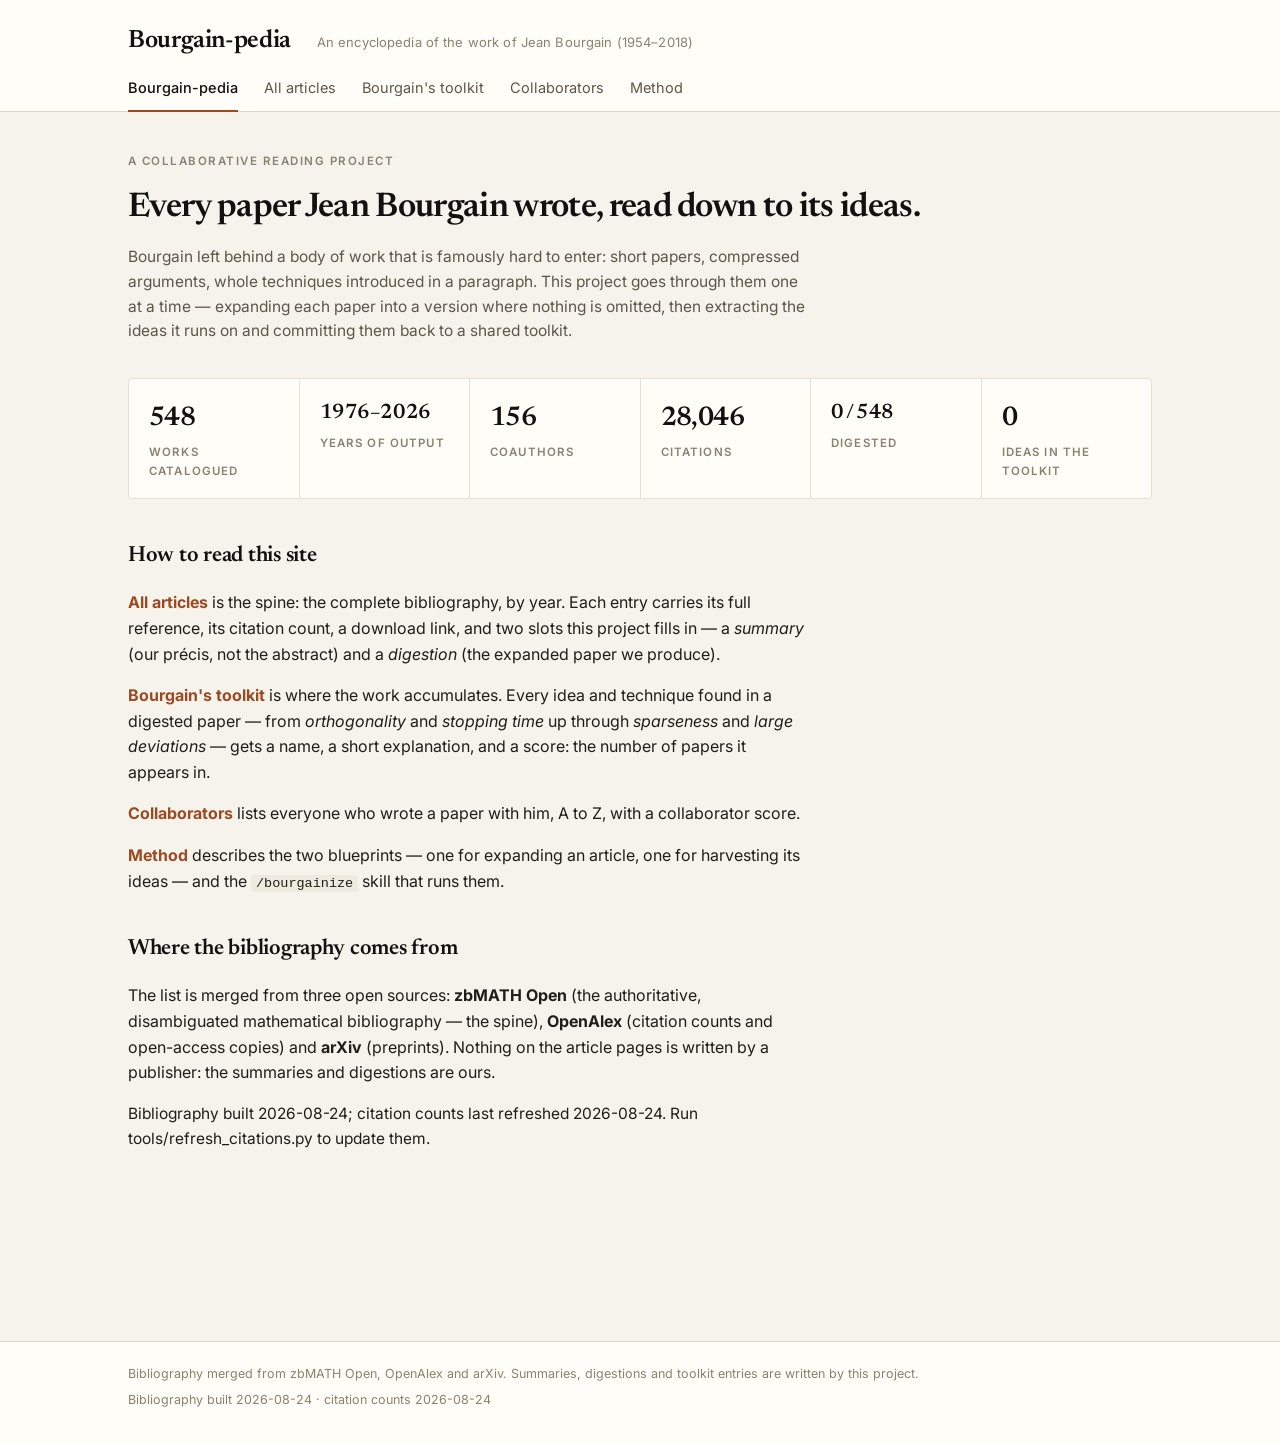
==== site/index.html @ bf78cb31 "Initial commit: bibliography, site, blueprints, and the first digestion An encyclopedia of Jean Bour" ====
<!doctype html>
<html lang="en">
<head>
<meta charset="utf-8">
<meta name="viewport" content="width=device-width, initial-scale=1">
<title>Bourgain-pedia</title>
<meta name="description" content="An encyclopedia of the work of Jean Bourgain: every paper, digested, and the toolkit of ideas behind them.">
<link rel="preconnect" href="https://fonts.googleapis.com">
<link rel="preconnect" href="https://fonts.gstatic.com" crossorigin>
<link href="https://fonts.googleapis.com/css2?family=Newsreader:ital,opsz,wght@0,6..72,400;0,600;0,700;1,6..72,400&family=Inter:wght@400;500;600&display=swap" rel="stylesheet">
<link rel="stylesheet" href="assets/style.css">
</head>
<body>
<main>
  <p class="eyebrow">A collaborative reading project</p>
  <h1 class="page-title">Every paper Jean Bourgain wrote, read down to its ideas.</h1>
  <p class="page-lede">
    Bourgain left behind a body of work that is famously hard to enter: short papers,
    compressed arguments, whole techniques introduced in a paragraph. This project
    goes through them one at a time — expanding each paper into a version where nothing
    is omitted, then extracting the ideas it runs on and committing them back to a
    shared toolkit.
  </p>

  <div class="stats" id="stats"></div>

  <div class="prose">
    <h2>How to read this site</h2>
    <p>
      <a href="articles.html"><strong>All articles</strong></a> is the spine: the complete
      bibliography, by year. Each entry carries its full reference, its citation count, a
      download link, and two slots this project fills in — a <em>summary</em> (our précis,
      not the abstract) and a <em>digestion</em> (the expanded paper we produce).
    </p>
    <p>
      <a href="toolkit.html"><strong>Bourgain's toolkit</strong></a> is where the work
      accumulates. Every idea and technique found in a digested paper — from
      <em>orthogonality</em> and <em>stopping time</em> up through <em>sparseness</em> and
      <em>large deviations</em> — gets a name, a short explanation, and a score: the number
      of papers it appears in.
    </p>
    <p>
      <a href="collaborators.html"><strong>Collaborators</strong></a> lists everyone who
      wrote a paper with him, A to Z, with a collaborator score.
    </p>
    <p>
      <a href="about.html"><strong>Method</strong></a> describes the two blueprints — one
      for expanding an article, one for harvesting its ideas — and the
      <code>/bourgainize</code> skill that runs them.
    </p>

    <h2>Where the bibliography comes from</h2>
    <p>
      The list is merged from three open sources: <strong>zbMATH Open</strong> (the
      authoritative, disambiguated mathematical bibliography — the spine),
      <strong>OpenAlex</strong> (citation counts and open-access copies) and
      <strong>arXiv</strong> (preprints). Nothing on the article pages is written by a
      publisher: the summaries and digestions are ours.
    </p>
    <p id="freshness" class="page-lede" style="margin-top:14px"></p>
  </div>
</main>

<script src="data/papers.js"></script>
<script src="data/collaborators.js"></script>
<script src="assets/app.js"></script>
<script>
(function () {
  BP.layout("home");
  var P = (window.BOURGAIN_PAPERS || {}).papers || [];
  var C = (window.BOURGAIN_COLLABORATORS || {}).collaborators || [];
  var meta = window.BOURGAIN_PAPERS || {};
  var years = P.map(function (p) { return p.year; }).filter(Boolean);
  var cites = P.reduce(function (a, p) { return a + (p.cited_by || 0); }, 0);
  var digested = P.filter(function (p) { return p.digestion; }).length;
  var ideas = ((window.BOURGAIN_TOOLKIT || {}).ideas || []).length;

  var stats = [
    [BP.num(P.length), "works catalogued"],
    [Math.min.apply(null, years) + "–" + Math.max.apply(null, years), "years of output", "small"],
    [BP.num(C.length), "coauthors"],
    [BP.num(cites), "citations"],
    [BP.num(digested) + " / " + BP.num(P.length), "digested", "small"],
    [BP.num(ideas), "ideas in the toolkit"]
  ];
  document.getElementById("stats").innerHTML = stats.map(function (s) {
    return '<div class="stat"><span class="n' + (s[2] ? " " + s[2] : "") + '">' +
           s[0] + '</span><span class="k">' + s[1] + "</span></div>";
  }).join("");

  document.getElementById("freshness").textContent =
    "Bibliography built " + (meta.generated || "—") + "; citation counts last refreshed " +
    (meta.citations_updated || "—") + ". Run tools/refresh_citations.py to update them.";
})();
</script>
</body>
</html>
---- site/assets/style.css ----
/* ------------------------------------------------------------------
   Bourgain-pedia — beige / sepia, quiet, typographic.
   One stylesheet for every page.
------------------------------------------------------------------ */

:root {
  /* paper */
  --paper:        #f6f3ec;
  --paper-raised: #fffdf8;
  --paper-sunk:   #efeadf;
  --rule:         #ddd5c5;
  --rule-soft:    #e8e1d3;

  /* ink */
  --ink:          #201e1a;
  --ink-strong:   #12110f;
  --ink-soft:     #5d5749;
  --ink-faint:    #8a8271;

  /* sepia accent */
  --accent:       #9c4a21;
  --accent-warm:  #b4552d;
  --accent-tint:  #f0e3d6;

  --serif: "Newsreader", ui-serif, "Iowan Old Style", "Palatino Linotype",
           Palatino, "Book Antiqua", Georgia, serif;
  --sans:  "Inter", -apple-system, BlinkMacSystemFont, "Segoe UI", Roboto,
           "Helvetica Neue", Arial, sans-serif;
  --mono:  ui-monospace, SFMono-Regular, "SF Mono", Menlo, Consolas, monospace;

  --measure: 68ch;
  --rail: 200px;
}

* { box-sizing: border-box; }

html { -webkit-text-size-adjust: 100%; }

body {
  margin: 0;
  background: var(--paper);
  color: var(--ink);
  font-family: var(--sans);
  font-size: 16px;
  line-height: 1.6;
  font-feature-settings: "kern" 1, "liga" 1;
  -webkit-font-smoothing: antialiased;
}

a { color: var(--accent); text-decoration: none; }
a:hover { text-decoration: underline; text-underline-offset: 2px; }

/* ---------------------------------------------------------- masthead */

header.masthead {
  border-bottom: 1px solid var(--rule);
  background: var(--paper-raised);
}

.masthead-inner {
  max-width: 1080px;
  margin: 0 auto;
  padding: 22px 28px 0;
  display: flex;
  flex-wrap: wrap;
  align-items: baseline;
  gap: 8px 26px;
}

.wordmark {
  font-family: var(--serif);
  font-size: 25px;
  font-weight: 600;
  letter-spacing: -0.015em;
  color: var(--ink-strong);
  white-space: nowrap;
}
.wordmark:hover { text-decoration: none; color: var(--accent); }

.tagline {
  font-size: 13px;
  color: var(--ink-faint);
  letter-spacing: 0.01em;
  flex: 1 1 240px;
}

nav.primary {
  max-width: 1080px;
  margin: 0 auto;
  padding: 14px 28px 0;
  display: flex;
  gap: 26px;
  flex-wrap: wrap;
}

nav.primary a {
  display: block;
  padding-bottom: 11px;
  margin-bottom: -1px;
  color: var(--ink-soft);
  font-size: 14.5px;
  border-bottom: 2px solid transparent;
}
nav.primary a:hover { color: var(--ink-strong); text-decoration: none; }
nav.primary a[aria-current="page"] {
  color: var(--ink-strong);
  border-bottom-color: var(--accent);
  font-weight: 500;
}

/* ------------------------------------------------------------- shell */

main {
  max-width: 1080px;
  margin: 0 auto;
  padding: 40px 28px 96px;
}

.page-title {
  font-family: var(--serif);
  font-size: 34px;
  font-weight: 600;
  letter-spacing: -0.02em;
  color: var(--ink-strong);
  margin: 0 0 10px;
}

.page-lede {
  max-width: var(--measure);
  color: var(--ink-soft);
  font-size: 15.5px;
  margin: 0 0 34px;
}

.eyebrow {
  font-size: 11.5px;
  text-transform: uppercase;
  letter-spacing: 0.13em;
  color: var(--ink-faint);
  font-weight: 600;
  margin: 0 0 10px;
}

/* ------------------------------------------------------------ layout */

.with-rail {
  display: grid;
  grid-template-columns: var(--rail) minmax(0, 1fr);
  gap: 48px;
  align-items: start;
}

.rail {
  position: sticky;
  top: 22px;
  max-height: calc(100vh - 44px);
  overflow-y: auto;
  padding-right: 6px;
}

.rail-heading {
  font-size: 11.5px;
  text-transform: uppercase;
  letter-spacing: 0.13em;
  color: var(--ink-faint);
  font-weight: 600;
  margin: 0 0 12px;
}

.rail-list { list-style: none; margin: 0 0 26px; padding: 0; }

.rail-list button {
  width: 100%;
  display: flex;
  justify-content: space-between;
  align-items: baseline;
  gap: 10px;
  background: none;
  border: 0;
  border-left: 2px solid transparent;
  padding: 4px 8px 4px 10px;
  font: inherit;
  font-size: 14.5px;
  color: var(--ink-soft);
  cursor: pointer;
  text-align: left;
  font-variant-numeric: tabular-nums;
}
.rail-list button:hover { color: var(--ink-strong); background: var(--paper-sunk); }
.rail-list button[aria-current="true"] {
  color: var(--accent);
  border-left-color: var(--accent);
  font-weight: 600;
  background: var(--accent-tint);
}
.rail-list .count { font-size: 12px; color: var(--ink-faint); }
.rail-list button[aria-current="true"] .count { color: var(--accent-warm); }

/* letter rail for the collaborators page */
.letter-grid {
  display: grid;
  grid-template-columns: repeat(auto-fill, minmax(38px, 1fr));
  gap: 4px;
  margin: 0 0 26px;
  padding: 0;
  list-style: none;
}
.letter-grid button {
  width: 100%;
  aspect-ratio: 1;
  display: grid;
  place-items: center;
  background: var(--paper-raised);
  border: 1px solid var(--rule-soft);
  border-radius: 3px;
  font: 600 14px/1 var(--sans);
  color: var(--ink-soft);
  cursor: pointer;
}
.letter-grid button:hover { border-color: var(--rule); color: var(--ink-strong); }
.letter-grid button[disabled] { opacity: 0.32; cursor: default; }
.letter-grid button[aria-current="true"] {
  background: var(--accent); border-color: var(--accent); color: #fffdf8;
}

/* ------------------------------------------------------------ search */

.toolbar {
  display: flex;
  flex-wrap: wrap;
  gap: 12px;
  align-items: center;
  margin: 0 0 26px;
  padding-bottom: 18px;
  border-bottom: 1px solid var(--rule-soft);
}

.search {
  flex: 1 1 260px;
  min-width: 200px;
  padding: 9px 12px;
  font: inherit;
  font-size: 14.5px;
  color: var(--ink);
  background: var(--paper-raised);
  border: 1px solid var(--rule);
  border-radius: 3px;
}
.search:focus { outline: 2px solid var(--accent-tint); border-color: var(--accent-warm); }
.search::placeholder { color: var(--ink-faint); }

.sortbar { display: flex; gap: 4px; align-items: center; }
.sortbar span { font-size: 12.5px; color: var(--ink-faint); margin-right: 4px; }
.sortbar button {
  background: none; border: 1px solid transparent; border-radius: 3px;
  padding: 5px 9px; font: inherit; font-size: 13px; color: var(--ink-soft); cursor: pointer;
}
.sortbar button:hover { background: var(--paper-sunk); }
.sortbar button[aria-pressed="true"] {
  color: var(--accent); border-color: var(--rule); background: var(--paper-raised); font-weight: 600;
}

.result-count { font-size: 13px; color: var(--ink-faint); margin: 0 0 4px; }

/* ------------------------------------------------------------ papers */

.year-heading {
  font-family: var(--serif);
  font-size: 27px;
  font-weight: 600;
  letter-spacing: -0.01em;
  color: var(--ink-strong);
  margin: 6px 0 4px;
  font-variant-numeric: tabular-nums;
}
.year-sub { font-size: 13px; color: var(--ink-faint); margin: 0 0 26px; }

.paper-list { list-style: none; margin: 0; padding: 0; }

.paper {
  padding: 4px 0 0;
  border-top: 1px solid var(--rule-soft);
  margin-top: 26px;
  padding-top: 26px;
}
.paper:first-child { border-top: 0; margin-top: 0; padding-top: 0; }

.paper-head {
  display: flex;
  align-items: baseline;
  gap: 18px;
  justify-content: space-between;
}

.paper-title {
  font-family: var(--serif);
  font-size: 20.5px;
  font-weight: 700;
  line-height: 1.32;
  letter-spacing: -0.011em;
  color: var(--ink-strong);
  margin: 0;
  flex: 1 1 auto;
}

/* the citation badge — refreshed weekly from OpenAlex */
.cites {
  flex: 0 0 auto;
  font-family: var(--sans);
  font-size: 12px;
  font-variant-numeric: tabular-nums;
  color: var(--accent);
  background: var(--accent-tint);
  border: 1px solid #e3d2c2;
  border-radius: 999px;
  padding: 2px 10px;
  white-space: nowrap;
}
.cites.none { color: var(--ink-faint); background: var(--paper-sunk); border-color: var(--rule-soft); }
.cites b { font-weight: 600; }

.paper-authors {
  margin: 9px 0 0;
  font-size: 14.5px;
  color: var(--ink);
}
.paper-authors .self { color: var(--ink-faint); }

.paper-ref {
  margin: 3px 0 0;
  font-family: var(--serif);
  font-size: 15px;
  font-style: italic;
  color: var(--ink-soft);
}

.paper-meta {
  margin: 8px 0 0;
  font-size: 12.5px;
  color: var(--ink-faint);
  display: flex;
  flex-wrap: wrap;
  gap: 4px 12px;
}
.paper-meta code { font-family: var(--mono); font-size: 11.5px; }

/* the two placeholder slots the project fills in */
.slot {
  margin: 14px 0 0;
  padding: 0 0 0 14px;
  border-left: 2px solid var(--rule-soft);
}
.slot-label {
  font-size: 11px;
  text-transform: uppercase;
  letter-spacing: 0.12em;
  color: var(--ink-faint);
  font-weight: 600;
  margin: 0 0 3px;
}
.slot-body { margin: 0; font-size: 15px; color: var(--ink); }
.slot-body.empty { color: var(--ink-faint); font-style: italic; }
.slot.filled { border-left-color: var(--accent-warm); }

.paper-links {
  margin: 14px 0 0;
  display: flex;
  flex-wrap: wrap;
  gap: 6px 8px;
  align-items: center;
}

.chip {
  display: inline-block;
  font-size: 12.5px;
  line-height: 1;
  padding: 6px 11px;
  border: 1px solid var(--rule);
  border-radius: 999px;
  background: var(--paper-raised);
  color: var(--ink-soft);
}
.chip:hover { border-color: var(--accent-warm); color: var(--accent); text-decoration: none; }
.chip.primary { border-color: var(--accent-warm); color: var(--accent); font-weight: 500; }
.chip.tag { border-style: dashed; color: var(--ink-faint); }
.chip.tag:hover { border-color: var(--rule); color: var(--ink-faint); }

/* ------------------------------------------------------- collaborators */

.person {
  border-top: 1px solid var(--rule-soft);
  margin-top: 22px;
  padding-top: 22px;
}
.person:first-child { border-top: 0; margin-top: 0; padding-top: 0; }

.person-head { display: flex; align-items: baseline; gap: 14px; justify-content: space-between; }

.person-name {
  font-family: var(--serif);
  font-size: 19px;
  font-weight: 700;
  color: var(--ink-strong);
  margin: 0;
}
.person-dates { font-size: 13.5px; color: var(--ink-faint); font-variant-numeric: tabular-nums; }
.person-inst { margin: 5px 0 0; font-size: 14px; color: var(--ink-soft); }
.person-bio  { margin: 7px 0 0; font-size: 15px; max-width: var(--measure); }
.person-bio.empty { color: var(--ink-faint); font-style: italic; }
.person-papers { margin: 9px 0 0; font-size: 13px; color: var(--ink-faint); }
.person-papers a { color: var(--ink-soft); }

.score {
  flex: 0 0 auto;
  font-size: 12px;
  font-variant-numeric: tabular-nums;
  color: var(--accent);
  background: var(--accent-tint);
  border: 1px solid #e3d2c2;
  border-radius: 999px;
  padding: 2px 10px;
  white-space: nowrap;
}

/* ------------------------------------------------------------ toolkit */

.idea {
  border-top: 1px solid var(--rule-soft);
  margin-top: 22px;
  padding-top: 22px;
}
.idea:first-child { border-top: 0; margin-top: 0; padding-top: 0; }
.idea-head { display: flex; align-items: baseline; gap: 14px; justify-content: space-between; }
.idea-name {
  font-family: var(--serif); font-size: 19px; font-weight: 700;
  color: var(--ink-strong); margin: 0;
}
.idea-gloss { margin: 6px 0 0; font-size: 15px; max-width: var(--measure); }
.idea-gloss.empty { color: var(--ink-faint); font-style: italic; }

.stratum {
  margin: 44px 0 0;
  padding: 0 0 2px;
}
.stratum > h2 {
  font-family: var(--serif);
  font-size: 22px;
  font-weight: 600;
  color: var(--ink-strong);
  margin: 0 0 3px;
}
.stratum > p.stratum-note {
  margin: 0 0 20px; font-size: 14px; color: var(--ink-soft); max-width: var(--measure);
}

/* -------------------------------------------------------------- misc */

.empty-state {
  border: 1px dashed var(--rule);
  border-radius: 4px;
  background: var(--paper-raised);
  padding: 26px 28px;
  color: var(--ink-soft);
  font-size: 15px;
  max-width: var(--measure);
}
.empty-state p { margin: 0 0 12px; }
.empty-state p:last-child { margin: 0; }
.empty-state code {
  font-family: var(--mono); font-size: 13px;
  background: var(--paper-sunk); padding: 1px 5px; border-radius: 3px;
}

.stats {
  display: grid;
  grid-template-columns: repeat(auto-fit, minmax(150px, 1fr));
  gap: 1px;
  background: var(--rule-soft);
  border: 1px solid var(--rule-soft);
  border-radius: 4px;
  overflow: hidden;
  margin: 0 0 40px;
}
.stat { background: var(--paper-raised); padding: 18px 20px; }
.stat .n {
  font-family: var(--serif); font-size: 27px; font-weight: 600;
  color: var(--ink-strong); font-variant-numeric: tabular-nums; display: block;
  letter-spacing: -0.02em;
}
.stat .k {
  font-size: 11.5px; text-transform: uppercase; letter-spacing: 0.1em;
  color: var(--ink-faint); font-weight: 600; margin-top: 3px; display: block;
}

.prose { max-width: var(--measure); font-size: 16px; }
.prose h2 {
  font-family: var(--serif); font-size: 22px; font-weight: 600;
  color: var(--ink-strong); margin: 38px 0 10px; letter-spacing: -0.012em;
}
.prose h3 { font-size: 15px; font-weight: 600; margin: 24px 0 6px; color: var(--ink-strong); }
.prose p, .prose li { color: var(--ink); }
.prose ul, .prose ol { padding-left: 22px; }
.prose li { margin: 5px 0; }
.prose code {
  font-family: var(--mono); font-size: 13.5px;
  background: var(--paper-sunk); padding: 1px 5px; border-radius: 3px;
}
.prose pre {
  background: var(--paper-raised); border: 1px solid var(--rule-soft);
  border-radius: 4px; padding: 14px 16px; overflow-x: auto; font-size: 13px;
}
.prose pre code { background: none; padding: 0; }
.prose blockquote {
  margin: 18px 0; padding: 2px 0 2px 16px;
  border-left: 2px solid var(--rule); color: var(--ink-soft);
  font-family: var(--serif); font-size: 16px;
}

footer.colophon {
  border-top: 1px solid var(--rule);
  background: var(--paper-raised);
  margin-top: 60px;
}
.colophon-inner {
  max-width: 1080px; margin: 0 auto; padding: 22px 28px 34px;
  font-size: 12.5px; color: var(--ink-faint);
  display: flex; flex-wrap: wrap; gap: 6px 22px; justify-content: space-between;
}

.jump-top {
  display: inline-block; margin-top: 34px; font-size: 13px; color: var(--ink-faint);
}

@media (max-width: 820px) {
  .with-rail { grid-template-columns: 1fr; gap: 26px; }
  .rail { position: static; max-height: none; }
  .rail-list { display: flex; flex-wrap: wrap; gap: 2px; margin-bottom: 18px; }
  .rail-list li { flex: 0 0 auto; }
  .rail-list button { width: auto; border-left: 0; border-bottom: 2px solid transparent; }
  .rail-list button[aria-current="true"] { border-left: 0; border-bottom-color: var(--accent); }
  .page-title { font-size: 28px; }
  main { padding: 28px 20px 72px; }
  .masthead-inner, nav.primary, .colophon-inner { padding-left: 20px; padding-right: 20px; }
}

@media print {
  .rail, nav.primary, .toolbar, footer.colophon { display: none; }
  body { background: #fff; }
}

/* year index — the default view of "All articles" */
.year-index {
  display: grid;
  grid-template-columns: repeat(auto-fill, minmax(112px, 1fr));
  gap: 8px;
}
.year-index .year-cell {
  display: flex;
  flex-direction: column;
  gap: 1px;
  padding: 12px 13px;
  background: var(--paper-raised);
  border: 1px solid var(--rule-soft);
  border-radius: 4px;
  cursor: pointer;
  text-align: left;
  font: inherit;
}
.year-index .year-cell:hover {
  border-color: var(--accent-warm);
  background: var(--accent-tint);
}
.year-index .y {
  font-family: var(--serif);
  font-size: 20px;
  font-weight: 600;
  color: var(--ink-strong);
  font-variant-numeric: tabular-nums;
  letter-spacing: -0.01em;
}
.year-index .c {
  font-size: 11.5px;
  color: var(--ink-faint);
  font-variant-numeric: tabular-nums;
}
.year-index .year-cell:hover .y { color: var(--accent); }

.stat .n.small { font-size: 21px; white-space: nowrap; }
.person-papers a.more { color: var(--accent); }
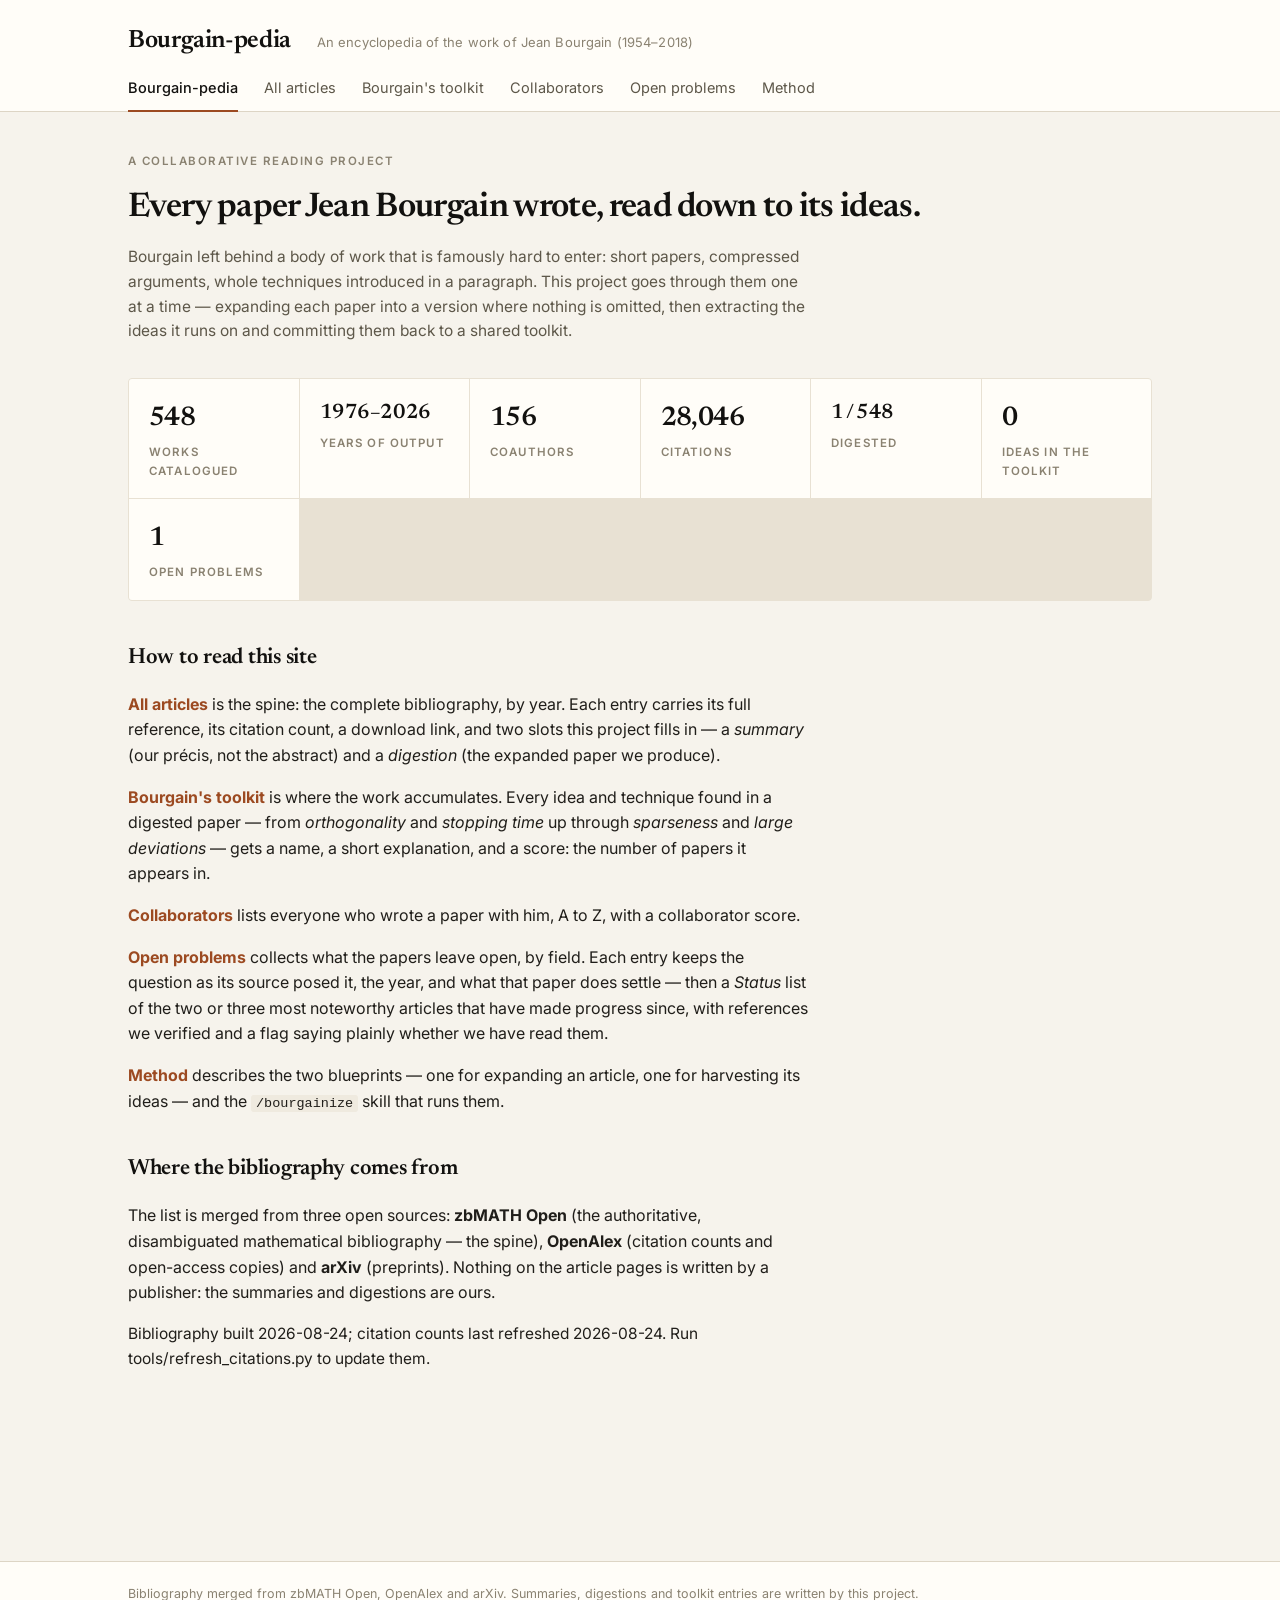
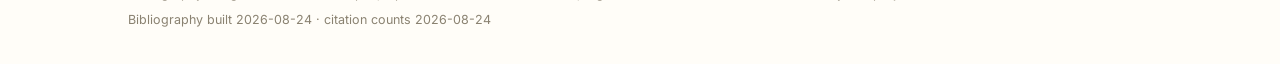
==== commit 2b969fac: "Finish Blueprint A on Bourgain-Wolff; add the Open problems page Blueprint A, complete. Ledger: 80 c" ====
--- a/site/index.html
+++ b/site/index.html
@@ -44,6 +44,13 @@
       wrote a paper with him, A to Z, with a collaborator score.
     </p>
     <p>
+      <a href="problems.html"><strong>Open problems</strong></a> collects what the papers
+      leave open, by field. Each entry keeps the question as its source posed it, the
+      year, and what that paper does settle — then a <em>Status</em> list of the two or
+      three most noteworthy articles that have made progress since, with references we
+      verified and a flag saying plainly whether we have read them.
+    </p>
+    <p>
       <a href="about.html"><strong>Method</strong></a> describes the two blueprints — one
       for expanding an article, one for harvesting its ideas — and the
       <code>/bourgainize</code> skill that runs them.
@@ -63,6 +70,8 @@
 
 <script src="data/papers.js"></script>
 <script src="data/collaborators.js"></script>
+<script src="data/toolkit.js"></script>
+<script src="data/problems.js"></script>
 <script src="assets/app.js"></script>
 <script>
 (function () {
@@ -81,7 +90,8 @@
     [BP.num(C.length), "coauthors"],
     [BP.num(cites), "citations"],
     [BP.num(digested) + " / " + BP.num(P.length), "digested", "small"],
-    [BP.num(ideas), "ideas in the toolkit"]
+    [BP.num(ideas), "ideas in the toolkit"],
+    [BP.num(((window.BOURGAIN_PROBLEMS || {}).problems || []).length), "open problems"]
   ];
   document.getElementById("stats").innerHTML = stats.map(function (s) {
     return '<div class="stat"><span class="n' + (s[2] ? " " + s[2] : "") + '">' +
--- a/site/assets/style.css
+++ b/site/assets/style.css
@@ -587,3 +587,75 @@
 
 .stat .n.small { font-size: 21px; white-space: nowrap; }
 .person-papers a.more { color: var(--accent); }
+
+.slot-body .dpath {
+  font-family: var(--mono);
+  font-size: 11.5px;
+  color: var(--ink-faint);
+  word-break: break-all;
+}
+
+/* ------------------------------------------------------- open problems */
+
+.prob-field {
+  margin: 4px 0 0;
+  font-size: 11.5px;
+  text-transform: uppercase;
+  letter-spacing: 0.11em;
+  color: var(--ink-faint);
+  font-weight: 600;
+}
+.prob-quote {
+  margin: 12px 0 0;
+  padding: 2px 0 2px 14px;
+  border-left: 2px solid var(--rule);
+  font-family: var(--serif);
+  font-size: 15.5px;
+  font-style: italic;
+  color: var(--ink-soft);
+  max-width: var(--measure);
+}
+.prob-partial { margin: 4px 0 0; padding-left: 20px; font-size: 14.5px; max-width: var(--measure); }
+.prob-partial li { margin: 4px 0; }
+.prob-status {
+  margin: 12px 0 0;
+  font-size: 13.5px;
+  color: var(--ink-soft);
+  max-width: var(--measure);
+  background: var(--paper-sunk);
+  border-radius: 3px;
+  padding: 9px 12px;
+}
+
+.prog-list { list-style: none; margin: 4px 0 0; padding: 0; }
+.prog {
+  display: grid;
+  grid-template-columns: 92px minmax(0, 1fr);
+  gap: 12px;
+  padding: 10px 0;
+  border-top: 1px dotted var(--rule-soft);
+}
+.prog:first-child { border-top: 0; }
+.prog .kind {
+  font-size: 10.5px;
+  text-transform: uppercase;
+  letter-spacing: 0.08em;
+  font-weight: 600;
+  padding: 3px 0 0;
+}
+.kind-resolves { color: var(--accent); }
+.kind-positive { color: #2e6b4f; }
+.kind-partial  { color: var(--ink-faint); }
+.prog-ref  { margin: 0; font-size: 14.5px; }
+.prog-what { margin: 4px 0 0; font-size: 14px; color: var(--ink-soft); max-width: var(--measure); }
+.prog-prov { margin: 4px 0 0; font-size: 11.5px; color: var(--ink-faint); }
+.prog-prov strong { color: var(--accent-warm); font-weight: 600; }
+
+.score.status-solved { color: #2e6b4f; background: #e8f0eb; border-color: #cfe0d5; }
+.score.status-unchecked { color: var(--ink-faint); background: var(--paper-sunk); border-color: var(--rule-soft); }
+.rail-list button.muted { opacity: 0.5; }
+
+@media (max-width: 700px) {
+  .prog { grid-template-columns: 1fr; gap: 2px; }
+}
+.score.status-resolved-preprint { color: #7a5a1f; background: #f5eddb; border-color: #e4d5b4; }
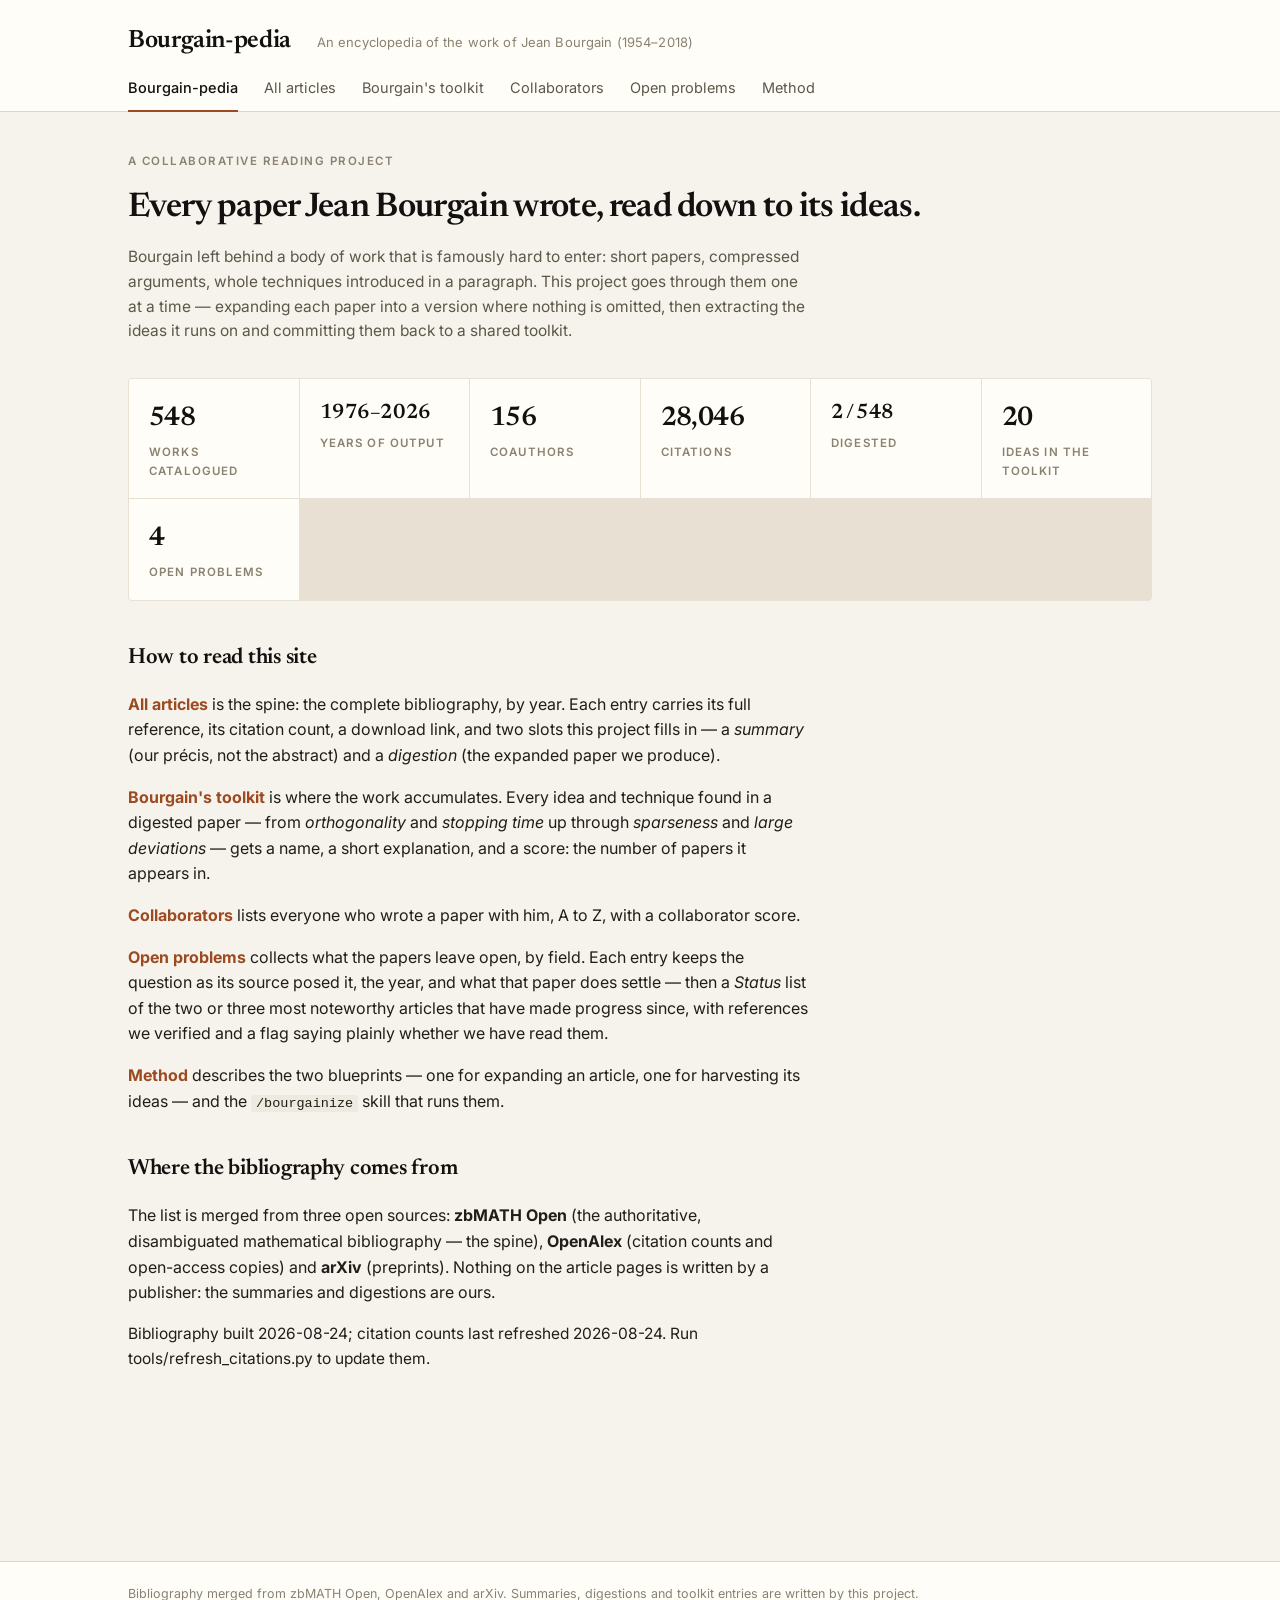
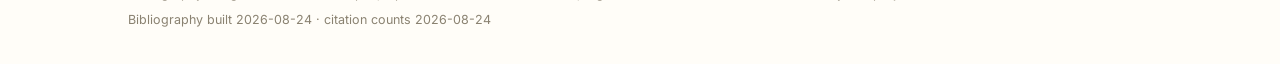
==== commit c560fdcc: "Render TeX on the site with a vendored KaTeX, and stop serving stale data Three things, one of which" ====
--- a/site/index.html
+++ b/site/index.html
@@ -8,6 +8,7 @@
 <link rel="preconnect" href="https://fonts.googleapis.com">
 <link rel="preconnect" href="https://fonts.gstatic.com" crossorigin>
 <link href="https://fonts.googleapis.com/css2?family=Newsreader:ital,opsz,wght@0,6..72,400;0,600;0,700;1,6..72,400&family=Inter:wght@400;500;600&display=swap" rel="stylesheet">
+<link rel="stylesheet" href="vendor/katex/katex.min.css">
 <link rel="stylesheet" href="assets/style.css">
 </head>
 <body>
@@ -72,6 +73,8 @@
 <script src="data/collaborators.js"></script>
 <script src="data/toolkit.js"></script>
 <script src="data/problems.js"></script>
+<script src="vendor/katex/katex.min.js"></script>
+<script src="vendor/katex/auto-render.min.js"></script>
 <script src="assets/app.js"></script>
 <script>
 (function () {
--- a/site/assets/style.css
+++ b/site/assets/style.css
@@ -659,3 +659,26 @@
   .prog { grid-template-columns: 1fr; gap: 2px; }
 }
 .score.status-resolved-preprint { color: #7a5a1f; background: #f5eddb; border-color: #e4d5b4; }
+
+/* grouping switch on the articles page */
+.rail-list.groupby { display: flex; gap: 4px; margin-bottom: 22px; }
+.rail-list.groupby li { flex: 1 1 0; }
+.rail-list.groupby button {
+  justify-content: center;
+  border: 1px solid var(--rule-soft);
+  border-radius: 3px;
+  background: var(--paper-raised);
+  padding: 6px 8px;
+}
+.rail-list.groupby button[aria-current="true"] {
+  background: var(--accent); border-color: var(--accent); color: #fffdf8;
+}
+.year-index.area-index { grid-template-columns: repeat(auto-fill, minmax(215px, 1fr)); }
+.area-index .y { font-size: 16px; line-height: 1.25; }
+
+.readings { list-style: none; margin: 0; padding: 0; font-size: 15px; }
+.readings li { margin: 0 0 6px; }
+.readings li:last-child { margin-bottom: 0; }
+.reading-note {
+  display: block; font-size: 12.5px; color: var(--ink-faint); margin-top: 1px;
+}
